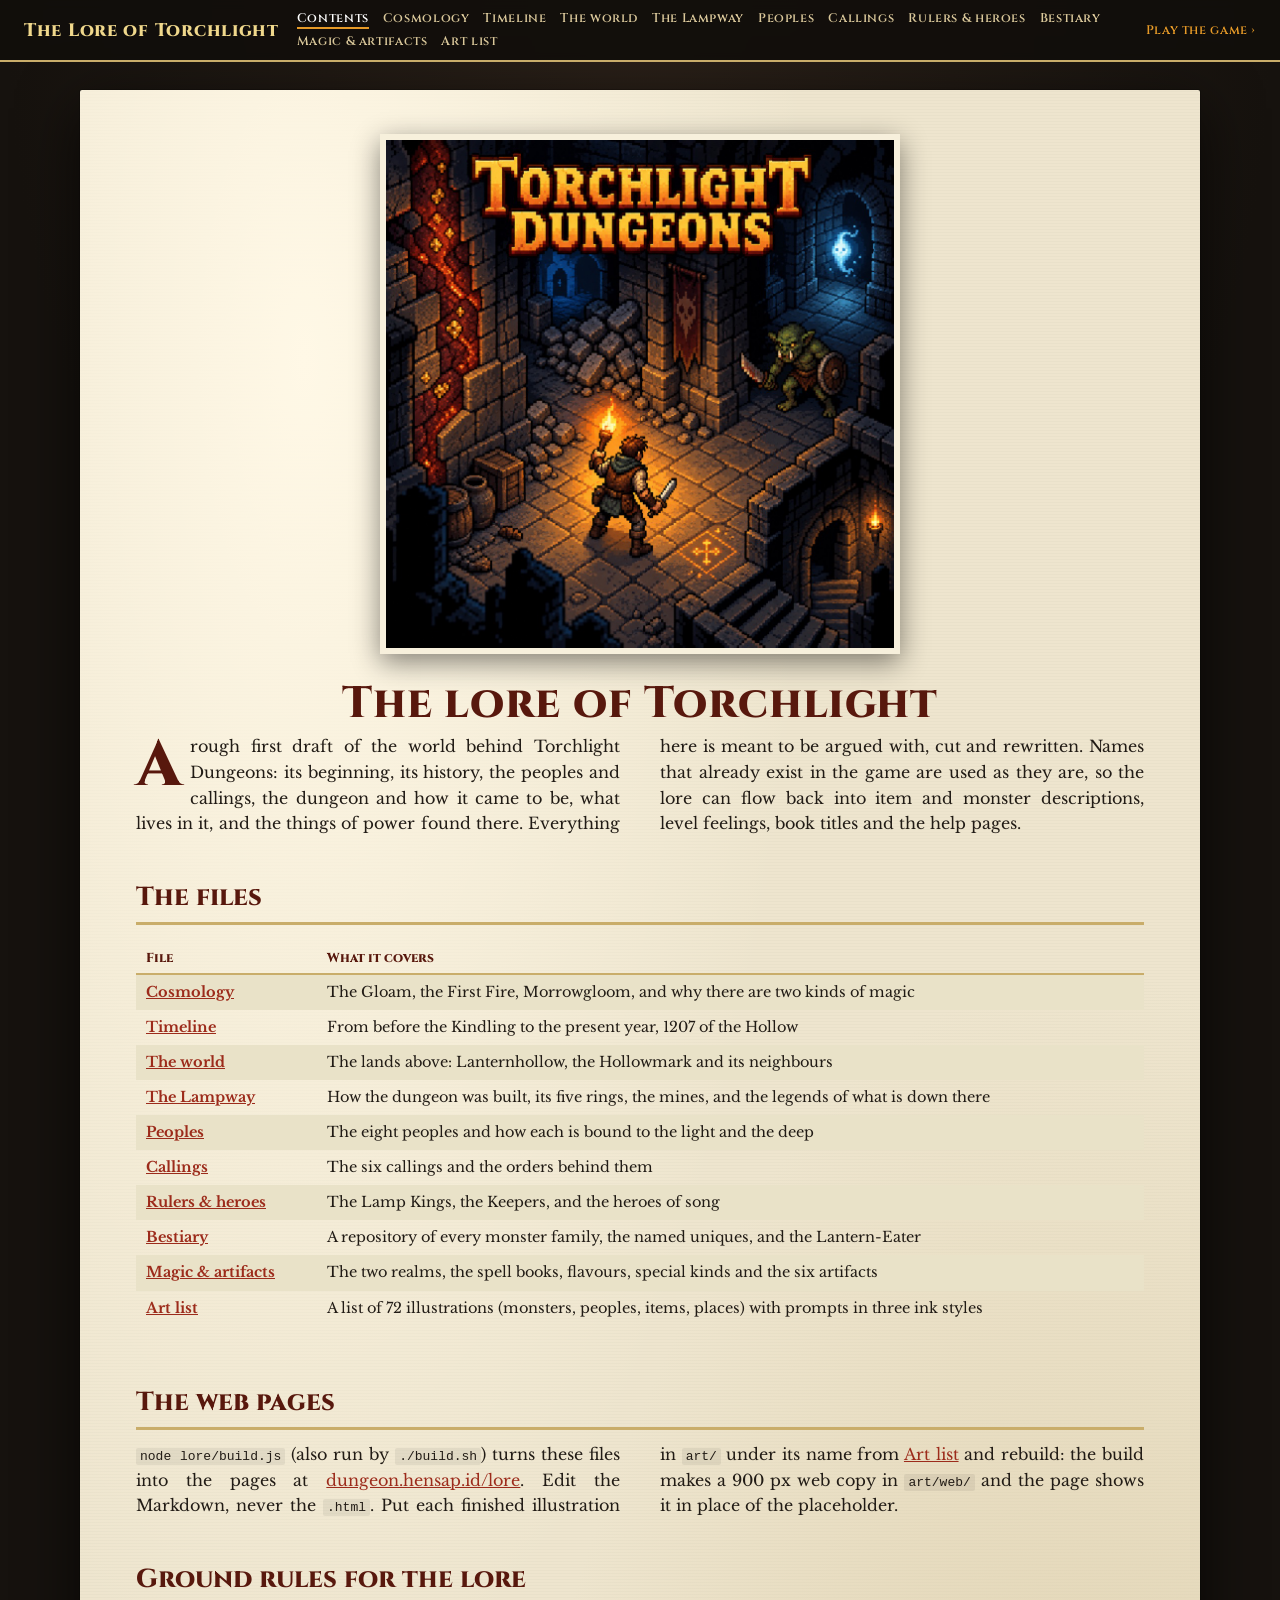
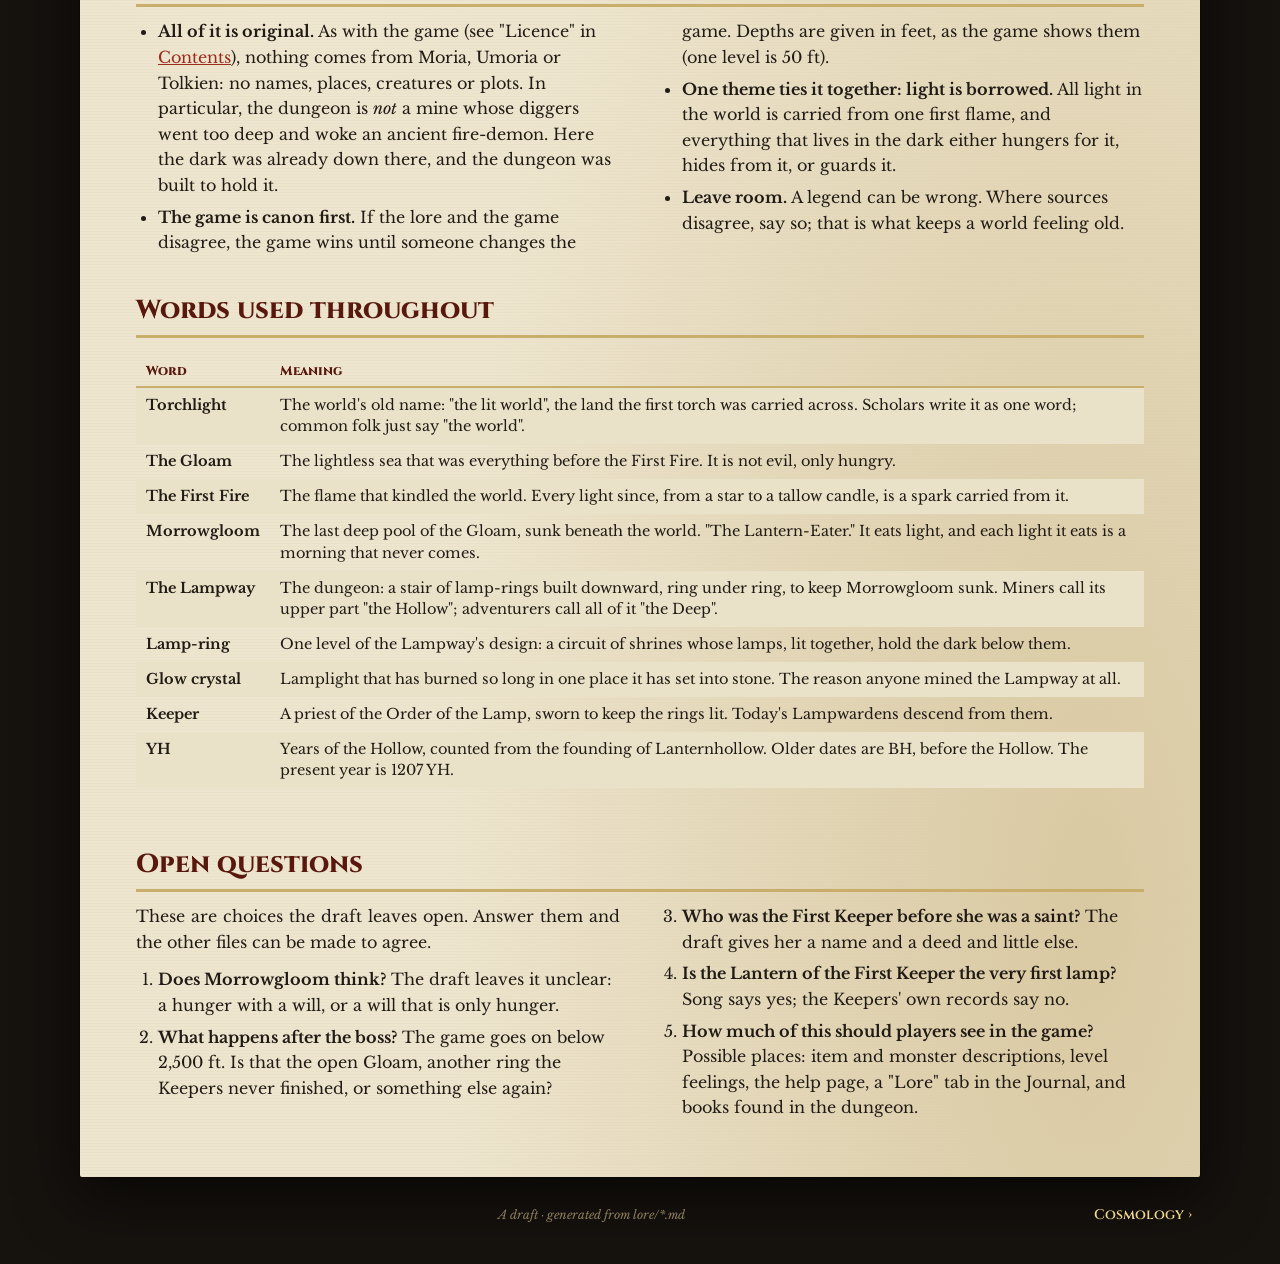
==== lore/index.html @ cc000a34 "Lore web pages in a rulebook style, with illustrations lore/build.js turns lore/*.md into pages (run" ====
<!doctype html>
<html lang="en"><head><meta charset="utf-8"><meta name="viewport" content="width=device-width, initial-scale=1">
<title>The lore of Torchlight · The Lore of Torchlight</title><meta name="color-scheme" content="light">
<meta property="og:image" content="https://dungeon.hensap.id/cartridges/torchlight-dungeons-v2.jpg">
<link rel="icon" href="../favicon.svg"><link rel="preconnect" href="https://fonts.googleapis.com"><link rel="preconnect" href="https://fonts.gstatic.com" crossorigin>
<link href="https://fonts.googleapis.com/css2?family=Cinzel:wght@600;800&family=Libre+Baskerville:ital,wght@0,400;0,700;1,400&display=swap" rel="stylesheet">
<style>/* The Lore of Torchlight: a fantasy rulebook look. Parchment, two columns, red small-caps headings, drop caps,
   tinted tables and notes, stat blocks with copper bars. Built into every page by lore/build.js. */
:root {
  --parchment: #eee5ce; --paper: #f7f0dc; --ink: #211b15; --dim: #5c5043; --red: #58180d; --red-2: #9c2b1b;
  --gold: #c9ad6a; --note: #e0e5c1; --row: #e9e2c8; --stat: #fdf1dc; --copper: #e69a28; --night: #16120e;
}
* { box-sizing: border-box; }
html { color-scheme: light; }
body {
  margin: 0; color: var(--ink); font: 16px/1.6 "Libre Baskerville", Georgia, "Times New Roman", serif;
  background: var(--night) radial-gradient(ellipse at top, #2a2018 0, var(--night) 70%) fixed;
}
a { color: var(--red-2); }
header {
  position: sticky; top: 0; z-index: 5; display: flex; align-items: center; gap: 18px; flex-wrap: wrap;
  padding: 10px 24px; background: #120e0bee; border-bottom: 2px solid var(--gold); backdrop-filter: blur(4px);
}
header .brand { font: 800 18px "Cinzel", serif; color: #f0d88c; text-decoration: none; letter-spacing: .04em; }
header nav { display: flex; flex-wrap: wrap; gap: 4px 14px; flex: 1; }
header nav a, header .play { font: 600 12.5px "Cinzel", serif; color: #d9c79a; text-decoration: none; letter-spacing: .05em; }
header nav a[aria-current] { color: #fff; border-bottom: 2px solid var(--copper); }
header .play { color: var(--copper); }

/* the page itself */
main {
  max-width: 1120px; margin: 28px auto; padding: 44px 56px 56px; background-color: var(--parchment);
  background-image: radial-gradient(ellipse at 20% 10%, #fff8e6 0, #fff8e600 40%), radial-gradient(ellipse at 90% 90%, #d9c9a2 0, #d9c9a200 45%),
    repeating-linear-gradient(0deg, #00000005 0 1px, transparent 1px 3px);
  box-shadow: 0 0 0 1px #00000033, 0 18px 60px #000000aa; border-radius: 2px;
}
.flow { columns: 2 300px; column-gap: 40px; }
h1, h2, h3, h4 { font-family: "Cinzel", serif; color: var(--red); font-weight: 800; break-after: avoid; }
h1 { column-span: all; font-size: 44px; line-height: 1.1; margin: 0 0 6px; letter-spacing: .02em; text-align: center; }
h2 { column-span: all; font-size: 26px; margin: 34px 0 12px; padding-bottom: 4px; border-bottom: 3px solid var(--gold); }
h3 { font-size: 19px; margin: 22px 0 6px; border-bottom: 1px solid var(--gold); }
p { margin: 0 0 12px; text-align: justify; hyphens: auto; }
p.intro { column-span: all; text-align: center; font-style: italic; color: var(--dim); max-width: 760px; margin: 6px auto 22px; }
p.first::first-letter {
  float: left; font: 800 64px/0.82 "Cinzel", serif; color: var(--red); padding: 6px 8px 0 0;
}
ul, ol { margin: 0 0 12px; padding-left: 22px; } li { margin: 0 0 6px; }
code { font: 13px ui-monospace, Menlo, monospace; background: #00000010; padding: 1px 4px; border-radius: 2px; }
hr.rule { column-span: all; border: 0; height: 3px; margin: 26px 0; background: linear-gradient(90deg, transparent, var(--red-2), transparent); }

/* tables: full width, tinted rows */
table { column-span: all; width: 100%; border-collapse: collapse; margin: 6px 0 22px; font-size: 14.5px; line-height: 1.45; }
th { font: 800 13px "Cinzel", serif; color: var(--red); text-align: left; padding: 6px 10px; border-bottom: 2px solid var(--gold); }
td { padding: 7px 10px; vertical-align: top; }
tbody tr:nth-child(odd) { background: var(--row); }
td:first-child { font-weight: 700; white-space: nowrap; }
.\31 0-illustrations td:first-child, .\30 8-bestiary td:nth-child(2) { white-space: normal; }

/* notes: the green boxes of a rulebook */
blockquote {
  break-inside: avoid; margin: 8px 0 18px; padding: 14px 18px; background: var(--note); font-size: 14.5px;
  border-top: 3px solid var(--ink); border-bottom: 3px solid var(--ink); box-shadow: 0 2px 8px #0002;
}

/* illustrations: a drawn picture, or a placeholder frame until it exists */
figure { margin: 6px 0 18px; break-inside: avoid; }
figure.cover { column-span: all; margin: 0 auto 26px; max-width: 520px; }
figure.cover img { width: 100%; display: block; box-shadow: 0 8px 26px #0007; border: 6px solid var(--paper); }
.plates { break-inside: avoid; }
.plates.nmany { column-span: all; display: grid; grid-template-columns: repeat(auto-fill, minmax(150px, 1fr)); gap: 14px; margin: 8px 0 20px; }
.plates.nmany figure { margin: 0; }
figure.art.wide { column-span: all; }
.art img, .art .slot { width: 100%; aspect-ratio: var(--ratio); display: block; object-fit: cover; }
.art img { border: 1px solid #0006; box-shadow: 0 4px 14px #0004; }
.art.style-A img, .art.style-B img { filter: sepia(.08) contrast(1.02); mix-blend-mode: multiply; }
.art .slot {
  display: flex; flex-direction: column; justify-content: center; gap: 8px; padding: 18px; text-align: center; color: var(--dim);
  border: 2px dashed #8a7458; outline: 1px solid #8a745855; outline-offset: -8px; font-size: 13px; line-height: 1.45;
  background: repeating-linear-gradient(45deg, #00000008 0 2px, transparent 2px 7px), repeating-linear-gradient(-45deg, #00000006 0 2px, transparent 2px 7px), var(--paper);
}
.art .slot b { font: 800 14px "Cinzel", serif; color: var(--red); letter-spacing: .06em; }
.art .slot small { font: 11px ui-monospace, Menlo, monospace; color: #8a7458; }
.plates.nmany .slot { font-size: 11.5px; padding: 12px; }
.plates.nmany .slot span { display: -webkit-box; -webkit-line-clamp: 6; -webkit-box-orient: vertical; overflow: hidden; }

/* stat blocks for the named monsters */
aside.stat {
  break-inside: avoid; margin: 6px 0 16px; padding: 10px 14px 8px; background: var(--stat); font: 14px/1.45 "Libre Baskerville", serif;
  border-top: 5px solid var(--copper); border-bottom: 5px solid var(--copper); box-shadow: 0 0 0 1px #0002, 0 3px 10px #0003;
}
aside.stat h4 { margin: 0; font-size: 18px; color: var(--red); }
aside.stat > i { display: block; color: var(--dim); font-size: 13px; margin-bottom: 4px; }
aside.stat hr { border: 0; height: 3px; margin: 6px 0; background: linear-gradient(90deg, var(--red-2), var(--red-2) 60%, transparent); }
aside.stat p { margin: 0 0 3px; text-align: left; color: var(--red); }
aside.stat p b { color: var(--red); } aside.stat p { color: #3a2a1c; } aside.stat p b { margin-right: 4px; }

footer {
  max-width: 1120px; margin: 0 auto 40px; padding: 0 8px; display: flex; justify-content: space-between; align-items: center; gap: 12px;
  font: 600 14px "Cinzel", serif;
}
footer a { color: #f0d88c; text-decoration: none; } footer .draft { color: #8d7c5c; font: italic 12px "Libre Baskerville", serif; }

@media (max-width: 760px){
  header { position: static; padding: 8px 16px; gap: 8px; } header nav { order: 3; flex-basis: 100%; }
  main { margin: 0; padding: 26px 16px 36px; columns: 1; border-radius: 0; }
  h1 { font-size: 32px; } h2 { font-size: 22px; }
  table { display: block; overflow-x: auto; font-size: 13.5px; } td:first-child { white-space: normal; }
  p { text-align: left; } footer { padding: 0 16px; }
}
@media print {
  body { background: none; } header, footer { display: none; } main { box-shadow: none; margin: 0; max-width: none; }
}
</style></head>
<body><header><a class="brand" href="index.html">The Lore of Torchlight</a><nav><a href="index.html" aria-current="page">Contents</a><a href="01-cosmology.html">Cosmology</a><a href="02-timeline.html">Timeline</a><a href="03-world.html">The world</a><a href="04-the-lampway.html">The Lampway</a><a href="05-peoples.html">Peoples</a><a href="06-callings.html">Callings</a><a href="07-rulers-and-heroes.html">Rulers & heroes</a><a href="08-bestiary.html">Bestiary</a><a href="09-magic-and-artifacts.html">Magic & artifacts</a><a href="10-illustrations.html">Art list</a></nav><a class="play" href="../">Play the game ›</a></header>
<main class="index"><figure class="cover"><img src="../cartridges/torchlight-dungeons-v2.jpg" alt="An adventurer with a torch in a dungeon, a goblin at the edge of the light"></figure><h1>The lore of Torchlight</h1>
<div class="flow">
<p class="first">A rough first draft of the world behind Torchlight Dungeons: its beginning, its history, the peoples and callings, the dungeon and how it came to be, what lives in it, and the things of power found there. Everything here is meant to be argued with, cut and rewritten. Names that already exist in the game are used as they are, so the lore can flow back into item and monster descriptions, level feelings, book titles and the help pages.</p>
</div>
<h2>The files</h2>
<div class="flow">
<table><thead><tr><th>File</th><th>What it covers</th></tr></thead><tbody><tr><td><a href="01-cosmology.html">Cosmology</a></td><td>The Gloam, the First Fire, Morrowgloom, and why there are two kinds of magic</td></tr><tr><td><a href="02-timeline.html">Timeline</a></td><td>From before the Kindling to the present year, 1207 of the Hollow</td></tr><tr><td><a href="03-world.html">The world</a></td><td>The lands above: Lanternhollow, the Hollowmark and its neighbours</td></tr><tr><td><a href="04-the-lampway.html">The Lampway</a></td><td>How the dungeon was built, its five rings, the mines, and the legends of what is down there</td></tr><tr><td><a href="05-peoples.html">Peoples</a></td><td>The eight peoples and how each is bound to the light and the deep</td></tr><tr><td><a href="06-callings.html">Callings</a></td><td>The six callings and the orders behind them</td></tr><tr><td><a href="07-rulers-and-heroes.html">Rulers & heroes</a></td><td>The Lamp Kings, the Keepers, and the heroes of song</td></tr><tr><td><a href="08-bestiary.html">Bestiary</a></td><td>A repository of every monster family, the named uniques, and the Lantern-Eater</td></tr><tr><td><a href="09-magic-and-artifacts.html">Magic & artifacts</a></td><td>The two realms, the spell books, flavours, special kinds and the six artifacts</td></tr><tr><td><a href="10-illustrations.html">Art list</a></td><td>A list of 72 illustrations (monsters, peoples, items, places) with prompts in three ink styles</td></tr></tbody></table>
</div>
<h2>The web pages</h2>
<div class="flow">
<p><code>node lore/build.js</code> (also run by <code>./build.sh</code>) turns these files into the pages at <a href="https://dungeon.hensap.id/lore/">dungeon.hensap.id/lore</a>. Edit the Markdown, never the <code>.html</code>. Put each finished illustration in <code>art/</code> under its name from <a href="10-illustrations.html">Art list</a> and rebuild: the build makes a 900 px web copy in <code>art/web/</code> and the page shows it in place of the placeholder.</p>
</div>
<h2>Ground rules for the lore</h2>
<div class="flow">
<ul><li><b>All of it is original.</b> As with the game (see &quot;Licence&quot; in <a href="https://github.com/hendrasaputra/torchlight_dungeon/blob/main/TORCHLIGHT_PLAN.md">Contents</a>), nothing comes from Moria, Umoria or Tolkien: no names, places, creatures or plots. In particular, the dungeon is <i>not</i> a mine whose diggers went too deep and woke an ancient fire-demon. Here the dark was already down there, and the dungeon was built to hold it.</li><li><b>The game is canon first.</b> If the lore and the game disagree, the game wins until someone changes the game. Depths are given in feet, as the game shows them (one level is 50 ft).</li><li><b>One theme ties it together: light is borrowed.</b> All light in the world is carried from one first flame, and everything that lives in the dark either hungers for it, hides from it, or guards it.</li><li><b>Leave room.</b> A legend can be wrong. Where sources disagree, say so; that is what keeps a world feeling old.</li></ul>
</div>
<h2>Words used throughout</h2>
<div class="flow">
<table><thead><tr><th>Word</th><th>Meaning</th></tr></thead><tbody><tr><td><b>Torchlight</b></td><td>The world's old name: &quot;the lit world&quot;, the land the first torch was carried across. Scholars write it as one word; common folk just say &quot;the world&quot;.</td></tr><tr><td><b>The Gloam</b></td><td>The lightless sea that was everything before the First Fire. It is not evil, only hungry.</td></tr><tr><td><b>The First Fire</b></td><td>The flame that kindled the world. Every light since, from a star to a tallow candle, is a spark carried from it.</td></tr><tr><td><b>Morrowgloom</b></td><td>The last deep pool of the Gloam, sunk beneath the world. &quot;The Lantern-Eater.&quot; It eats light, and each light it eats is a morning that never comes.</td></tr><tr><td><b>The Lampway</b></td><td>The dungeon: a stair of lamp-rings built downward, ring under ring, to keep Morrowgloom sunk. Miners call its upper part &quot;the Hollow&quot;; adventurers call all of it &quot;the Deep&quot;.</td></tr><tr><td><b>Lamp-ring</b></td><td>One level of the Lampway's design: a circuit of shrines whose lamps, lit together, hold the dark below them.</td></tr><tr><td><b>Glow crystal</b></td><td>Lamplight that has burned so long in one place it has set into stone. The reason anyone mined the Lampway at all.</td></tr><tr><td><b>Keeper</b></td><td>A priest of the Order of the Lamp, sworn to keep the rings lit. Today's Lampwardens descend from them.</td></tr><tr><td><b>YH</b></td><td>Years of the Hollow, counted from the founding of Lanternhollow. Older dates are BH, before the Hollow. The present year is 1207 YH.</td></tr></tbody></table>
</div>
<h2>Open questions</h2>
<div class="flow">
<p>These are choices the draft leaves open. Answer them and the other files can be made to agree.</p>
<ol><li><b>Does Morrowgloom think?</b> The draft leaves it unclear: a hunger with a will, or a will that is only hunger.</li><li><b>What happens after the boss?</b> The game goes on below 2,500 ft. Is that the open Gloam, another ring the Keepers never finished, or something else again?</li><li><b>Who was the First Keeper before she was a saint?</b> The draft gives her a name and a deed and little else.</li><li><b>Is the Lantern of the First Keeper the very first lamp?</b> Song says yes; the Keepers' own records say no.</li><li><b>How much of this should players see in the game?</b> Possible places: item and monster descriptions, level feelings, the help page, a &quot;Lore&quot; tab in the Journal, and books found in the dungeon.</li></ol>
</div></main>
<footer><span></span><span class="draft">A draft · generated from lore/*.md</span><a href="01-cosmology.html">Cosmology ›</a></footer></body></html>
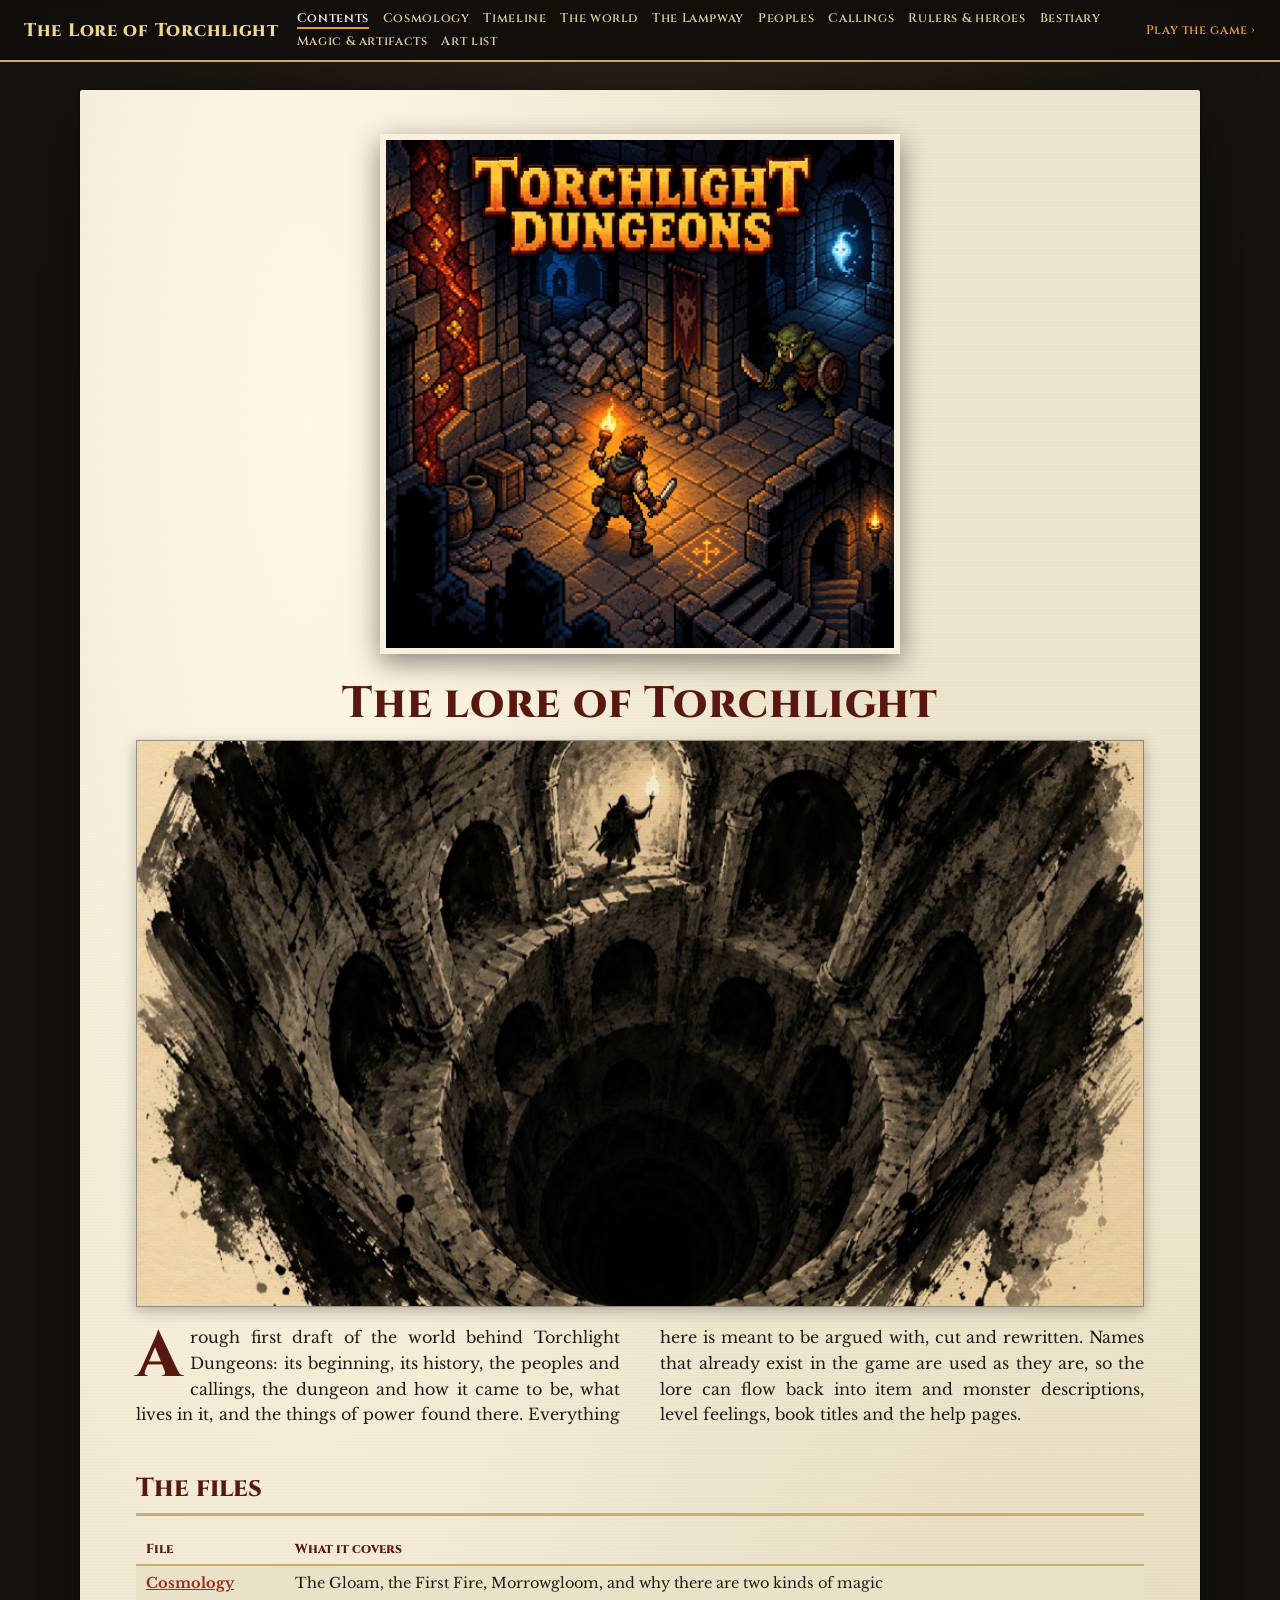
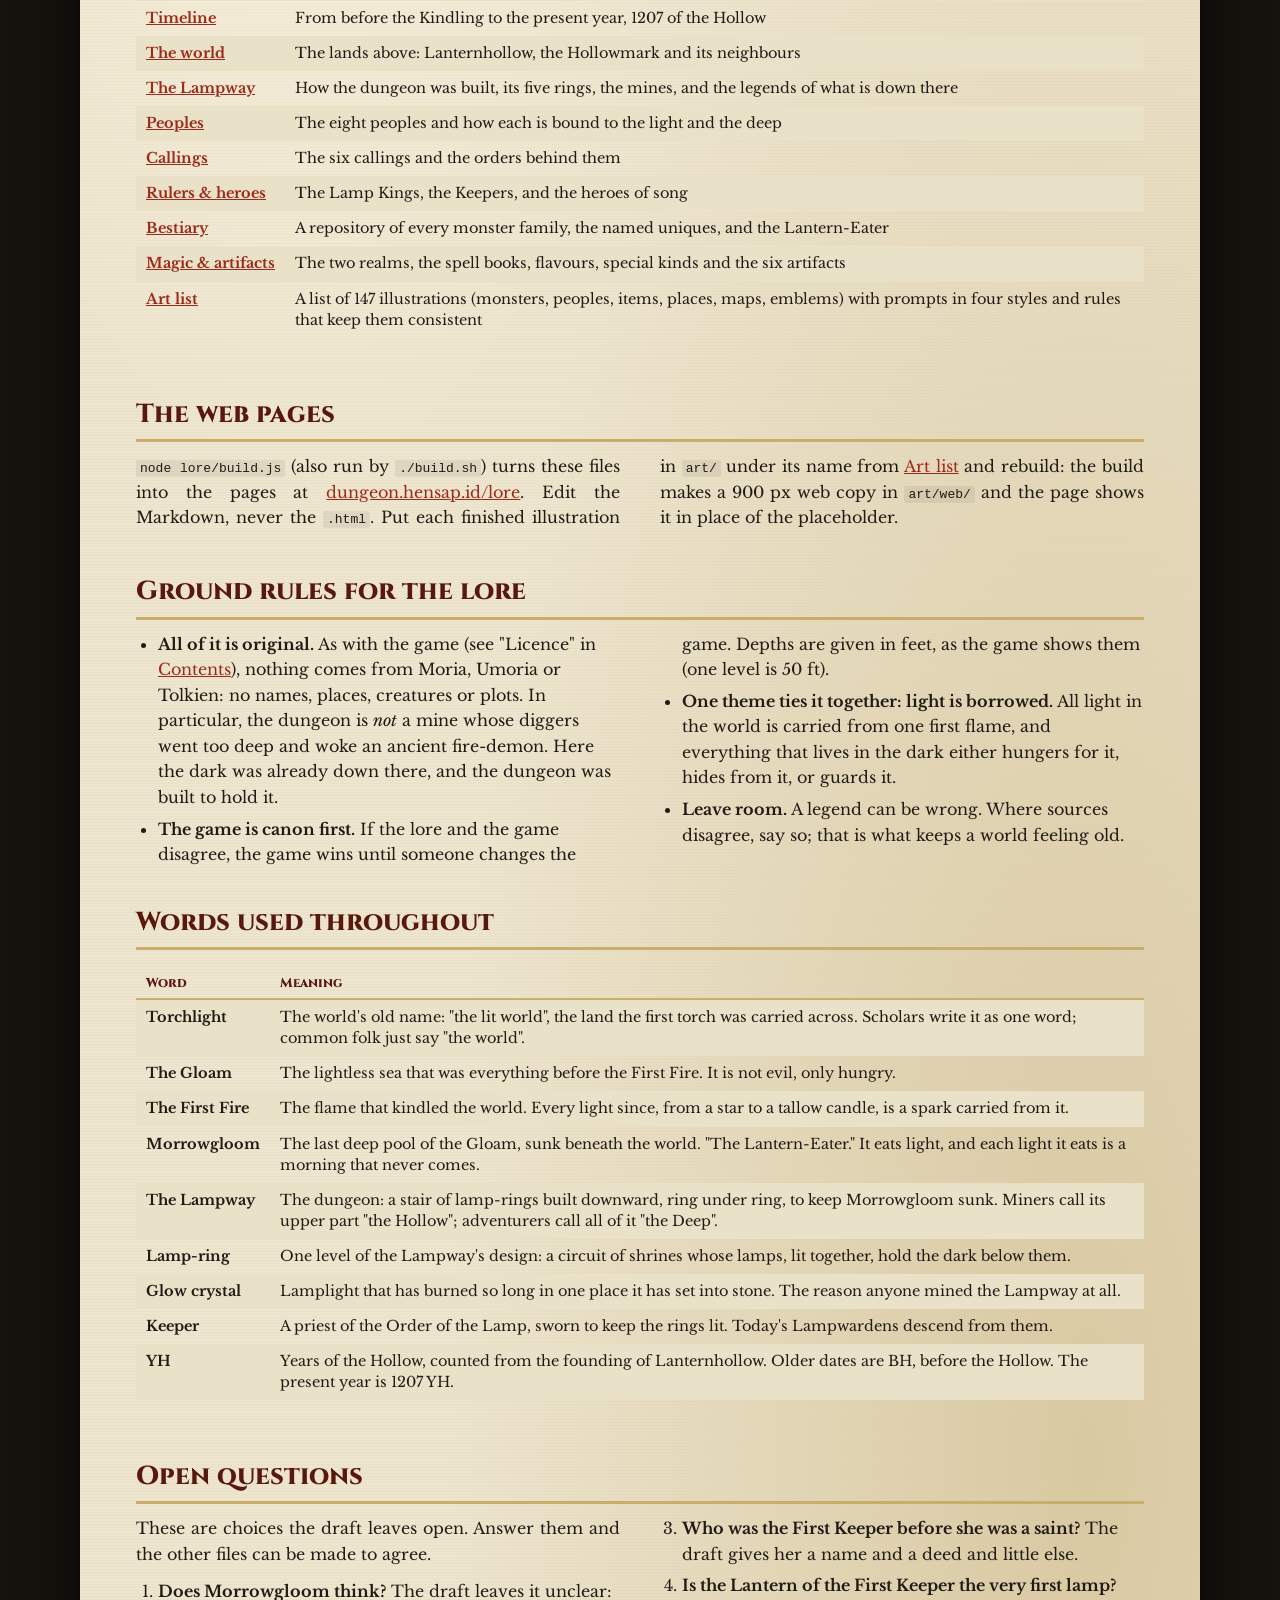
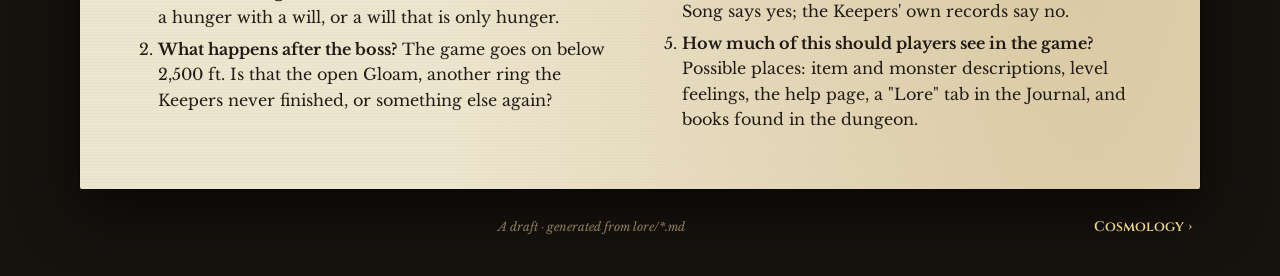
==== commit 75913d75: "Lore: 147 illustrations planned, 50 drawn The illustration list gains rules for a consistent set (fi" ====
--- a/lore/index.html
+++ b/lore/index.html
@@ -68,7 +68,7 @@
 figure.cover img { width: 100%; display: block; box-shadow: 0 8px 26px #0007; border: 6px solid var(--paper); }
 .plates { break-inside: avoid; }
 .plates.nmany { column-span: all; display: grid; grid-template-columns: repeat(auto-fill, minmax(150px, 1fr)); gap: 14px; margin: 8px 0 20px; }
-.plates.nmany figure { margin: 0; }
+.plates.nmany figure { margin: 0; } .plates.nmany figure.wide { grid-column: 1 / -1; } .plates.nmany { align-items: start; }
 figure.art.wide { column-span: all; }
 .art img, .art .slot { width: 100%; aspect-ratio: var(--ratio); display: block; object-fit: cover; }
 .art img { border: 1px solid #0006; box-shadow: 0 4px 14px #0004; }
@@ -114,11 +114,12 @@
 <body><header><a class="brand" href="index.html">The Lore of Torchlight</a><nav><a href="index.html" aria-current="page">Contents</a><a href="01-cosmology.html">Cosmology</a><a href="02-timeline.html">Timeline</a><a href="03-world.html">The world</a><a href="04-the-lampway.html">The Lampway</a><a href="05-peoples.html">Peoples</a><a href="06-callings.html">Callings</a><a href="07-rulers-and-heroes.html">Rulers & heroes</a><a href="08-bestiary.html">Bestiary</a><a href="09-magic-and-artifacts.html">Magic & artifacts</a><a href="10-illustrations.html">Art list</a></nav><a class="play" href="../">Play the game ›</a></header>
 <main class="index"><figure class="cover"><img src="../cartridges/torchlight-dungeons-v2.jpg" alt="An adventurer with a torch in a dungeon, a goblin at the edge of the light"></figure><h1>The lore of Torchlight</h1>
 <div class="flow">
+<div class="plates n1"><figure class="art wide style-B" style="--ratio:16/9"><img src="art/web/opener-contents.jpg" alt="A lone delver with a torch at the top of a long stair going down into the dark, the whole Lampway opening below like a well." loading="lazy"></figure></div>
 <p class="first">A rough first draft of the world behind Torchlight Dungeons: its beginning, its history, the peoples and callings, the dungeon and how it came to be, what lives in it, and the things of power found there. Everything here is meant to be argued with, cut and rewritten. Names that already exist in the game are used as they are, so the lore can flow back into item and monster descriptions, level feelings, book titles and the help pages.</p>
 </div>
 <h2>The files</h2>
 <div class="flow">
-<table><thead><tr><th>File</th><th>What it covers</th></tr></thead><tbody><tr><td><a href="01-cosmology.html">Cosmology</a></td><td>The Gloam, the First Fire, Morrowgloom, and why there are two kinds of magic</td></tr><tr><td><a href="02-timeline.html">Timeline</a></td><td>From before the Kindling to the present year, 1207 of the Hollow</td></tr><tr><td><a href="03-world.html">The world</a></td><td>The lands above: Lanternhollow, the Hollowmark and its neighbours</td></tr><tr><td><a href="04-the-lampway.html">The Lampway</a></td><td>How the dungeon was built, its five rings, the mines, and the legends of what is down there</td></tr><tr><td><a href="05-peoples.html">Peoples</a></td><td>The eight peoples and how each is bound to the light and the deep</td></tr><tr><td><a href="06-callings.html">Callings</a></td><td>The six callings and the orders behind them</td></tr><tr><td><a href="07-rulers-and-heroes.html">Rulers & heroes</a></td><td>The Lamp Kings, the Keepers, and the heroes of song</td></tr><tr><td><a href="08-bestiary.html">Bestiary</a></td><td>A repository of every monster family, the named uniques, and the Lantern-Eater</td></tr><tr><td><a href="09-magic-and-artifacts.html">Magic & artifacts</a></td><td>The two realms, the spell books, flavours, special kinds and the six artifacts</td></tr><tr><td><a href="10-illustrations.html">Art list</a></td><td>A list of 72 illustrations (monsters, peoples, items, places) with prompts in three ink styles</td></tr></tbody></table>
+<table><thead><tr><th>File</th><th>What it covers</th></tr></thead><tbody><tr><td><a href="01-cosmology.html">Cosmology</a></td><td>The Gloam, the First Fire, Morrowgloom, and why there are two kinds of magic</td></tr><tr><td><a href="02-timeline.html">Timeline</a></td><td>From before the Kindling to the present year, 1207 of the Hollow</td></tr><tr><td><a href="03-world.html">The world</a></td><td>The lands above: Lanternhollow, the Hollowmark and its neighbours</td></tr><tr><td><a href="04-the-lampway.html">The Lampway</a></td><td>How the dungeon was built, its five rings, the mines, and the legends of what is down there</td></tr><tr><td><a href="05-peoples.html">Peoples</a></td><td>The eight peoples and how each is bound to the light and the deep</td></tr><tr><td><a href="06-callings.html">Callings</a></td><td>The six callings and the orders behind them</td></tr><tr><td><a href="07-rulers-and-heroes.html">Rulers & heroes</a></td><td>The Lamp Kings, the Keepers, and the heroes of song</td></tr><tr><td><a href="08-bestiary.html">Bestiary</a></td><td>A repository of every monster family, the named uniques, and the Lantern-Eater</td></tr><tr><td><a href="09-magic-and-artifacts.html">Magic & artifacts</a></td><td>The two realms, the spell books, flavours, special kinds and the six artifacts</td></tr><tr><td><a href="10-illustrations.html">Art list</a></td><td>A list of 147 illustrations (monsters, peoples, items, places, maps, emblems) with prompts in four styles and rules that keep them consistent</td></tr></tbody></table>
 </div>
 <h2>The web pages</h2>
 <div class="flow">
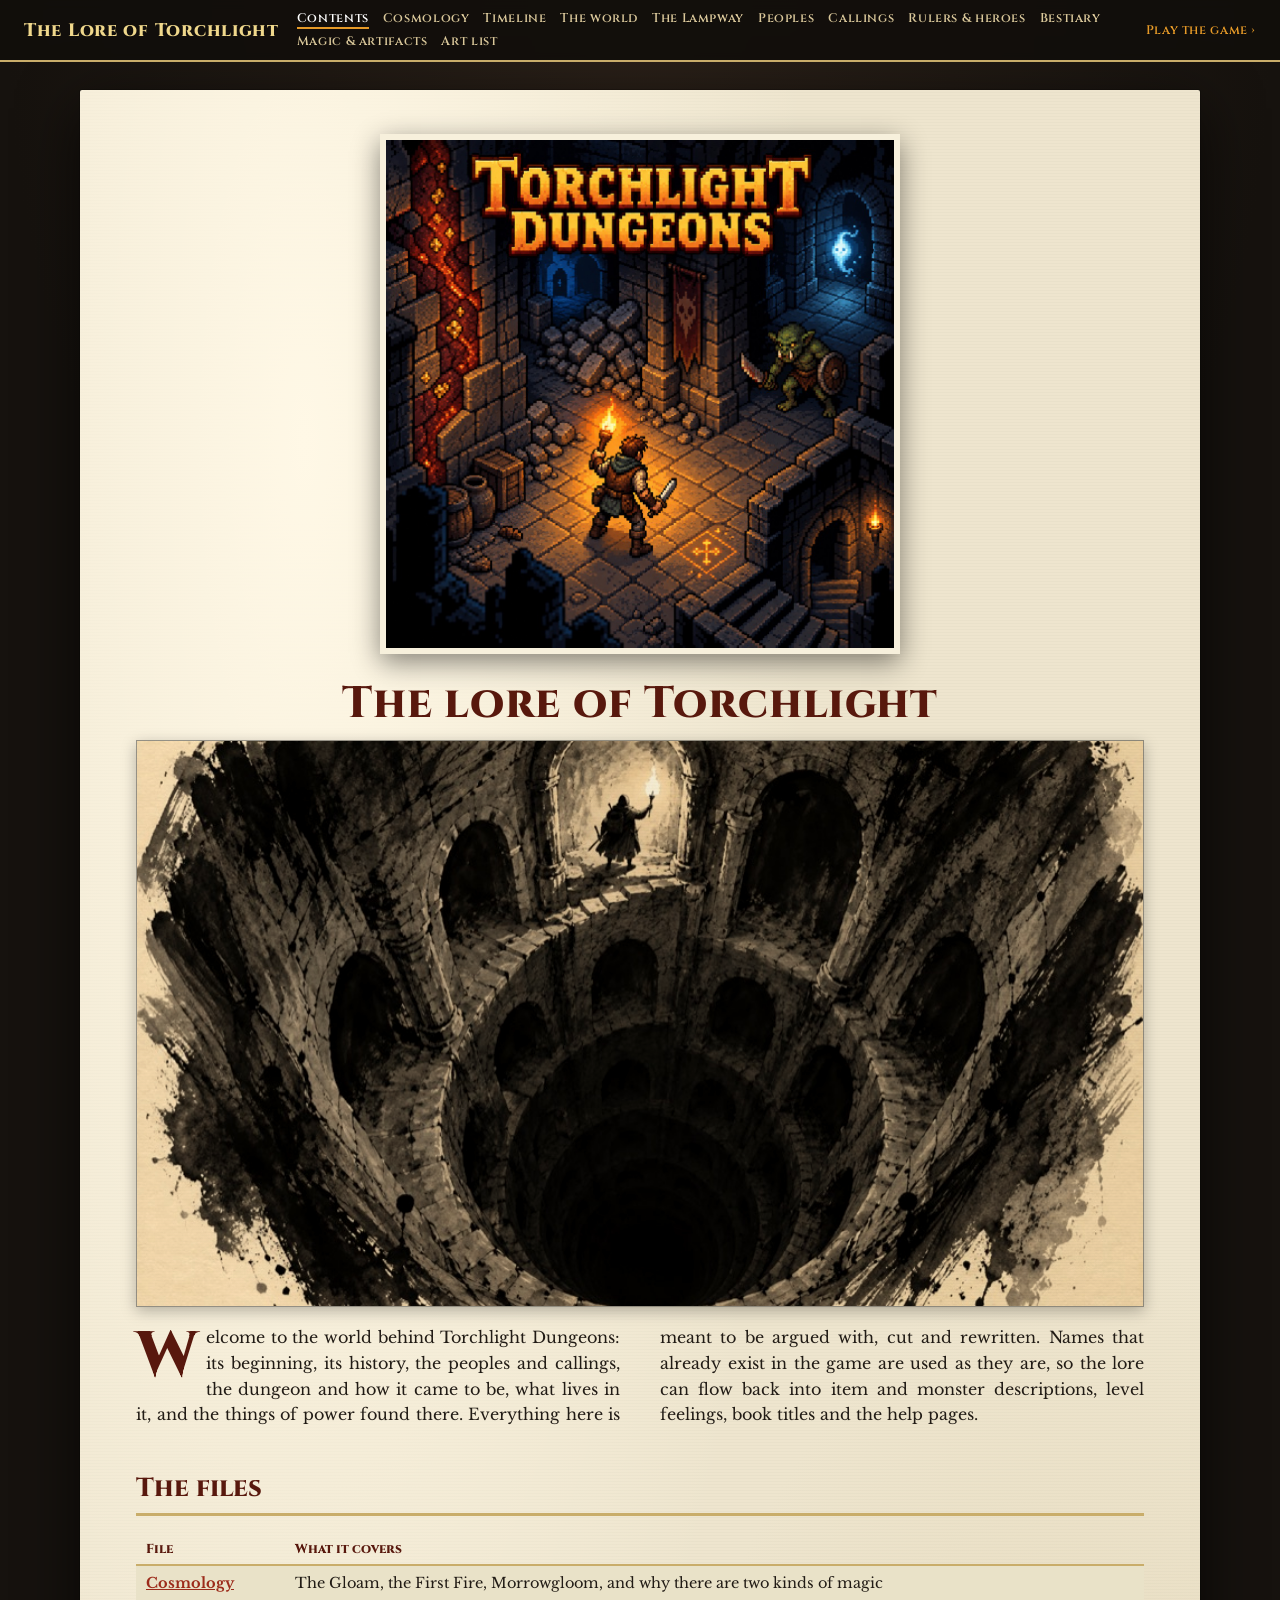
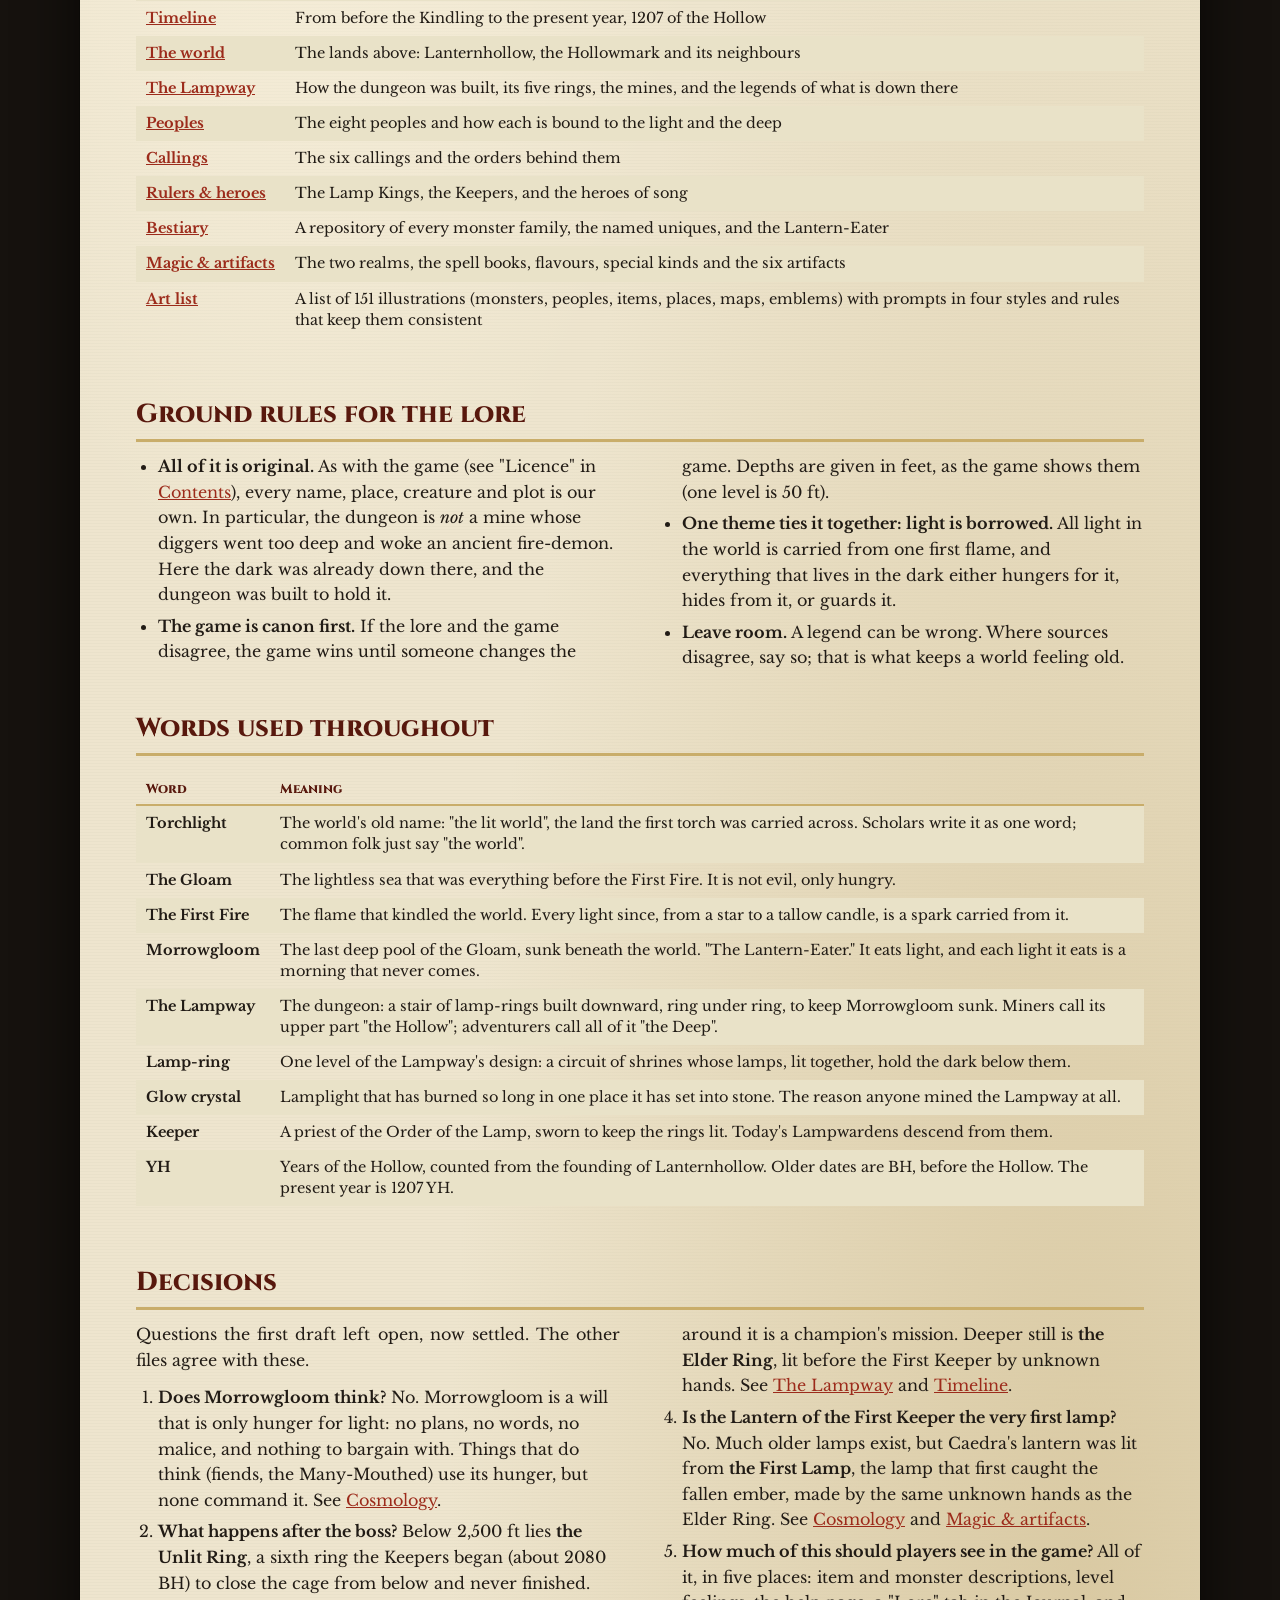
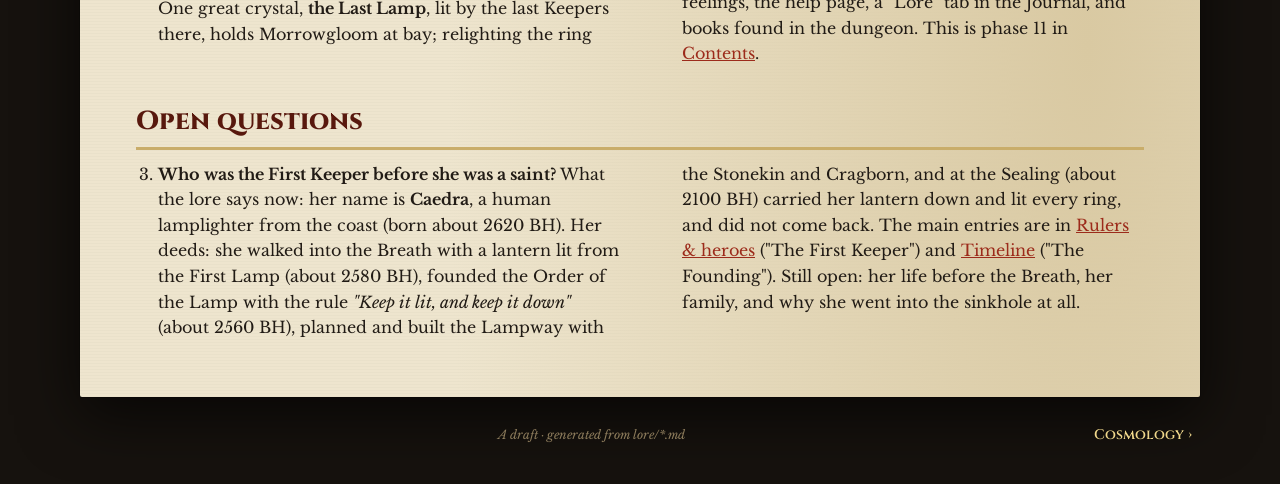
==== commit b0a3cd08: "Lore decisions, phases 11 and 12 planned, 32 new illustrations Answers from the lore README: Morrowg" ====
--- a/lore/index.html
+++ b/lore/index.html
@@ -115,27 +115,27 @@
 <main class="index"><figure class="cover"><img src="../cartridges/torchlight-dungeons-v2.jpg" alt="An adventurer with a torch in a dungeon, a goblin at the edge of the light"></figure><h1>The lore of Torchlight</h1>
 <div class="flow">
 <div class="plates n1"><figure class="art wide style-B" style="--ratio:16/9"><img src="art/web/opener-contents.jpg" alt="A lone delver with a torch at the top of a long stair going down into the dark, the whole Lampway opening below like a well." loading="lazy"></figure></div>
-<p class="first">A rough first draft of the world behind Torchlight Dungeons: its beginning, its history, the peoples and callings, the dungeon and how it came to be, what lives in it, and the things of power found there. Everything here is meant to be argued with, cut and rewritten. Names that already exist in the game are used as they are, so the lore can flow back into item and monster descriptions, level feelings, book titles and the help pages.</p>
+<p class="first">Welcome to the world behind Torchlight Dungeons: its beginning, its history, the peoples and callings, the dungeon and how it came to be, what lives in it, and the things of power found there. Everything here is meant to be argued with, cut and rewritten. Names that already exist in the game are used as they are, so the lore can flow back into item and monster descriptions, level feelings, book titles and the help pages.</p>
 </div>
 <h2>The files</h2>
 <div class="flow">
-<table><thead><tr><th>File</th><th>What it covers</th></tr></thead><tbody><tr><td><a href="01-cosmology.html">Cosmology</a></td><td>The Gloam, the First Fire, Morrowgloom, and why there are two kinds of magic</td></tr><tr><td><a href="02-timeline.html">Timeline</a></td><td>From before the Kindling to the present year, 1207 of the Hollow</td></tr><tr><td><a href="03-world.html">The world</a></td><td>The lands above: Lanternhollow, the Hollowmark and its neighbours</td></tr><tr><td><a href="04-the-lampway.html">The Lampway</a></td><td>How the dungeon was built, its five rings, the mines, and the legends of what is down there</td></tr><tr><td><a href="05-peoples.html">Peoples</a></td><td>The eight peoples and how each is bound to the light and the deep</td></tr><tr><td><a href="06-callings.html">Callings</a></td><td>The six callings and the orders behind them</td></tr><tr><td><a href="07-rulers-and-heroes.html">Rulers & heroes</a></td><td>The Lamp Kings, the Keepers, and the heroes of song</td></tr><tr><td><a href="08-bestiary.html">Bestiary</a></td><td>A repository of every monster family, the named uniques, and the Lantern-Eater</td></tr><tr><td><a href="09-magic-and-artifacts.html">Magic & artifacts</a></td><td>The two realms, the spell books, flavours, special kinds and the six artifacts</td></tr><tr><td><a href="10-illustrations.html">Art list</a></td><td>A list of 147 illustrations (monsters, peoples, items, places, maps, emblems) with prompts in four styles and rules that keep them consistent</td></tr></tbody></table>
-</div>
-<h2>The web pages</h2>
-<div class="flow">
-<p><code>node lore/build.js</code> (also run by <code>./build.sh</code>) turns these files into the pages at <a href="https://dungeon.hensap.id/lore/">dungeon.hensap.id/lore</a>. Edit the Markdown, never the <code>.html</code>. Put each finished illustration in <code>art/</code> under its name from <a href="10-illustrations.html">Art list</a> and rebuild: the build makes a 900 px web copy in <code>art/web/</code> and the page shows it in place of the placeholder.</p>
+<table><thead><tr><th>File</th><th>What it covers</th></tr></thead><tbody><tr><td><a href="01-cosmology.html">Cosmology</a></td><td>The Gloam, the First Fire, Morrowgloom, and why there are two kinds of magic</td></tr><tr><td><a href="02-timeline.html">Timeline</a></td><td>From before the Kindling to the present year, 1207 of the Hollow</td></tr><tr><td><a href="03-world.html">The world</a></td><td>The lands above: Lanternhollow, the Hollowmark and its neighbours</td></tr><tr><td><a href="04-the-lampway.html">The Lampway</a></td><td>How the dungeon was built, its five rings, the mines, and the legends of what is down there</td></tr><tr><td><a href="05-peoples.html">Peoples</a></td><td>The eight peoples and how each is bound to the light and the deep</td></tr><tr><td><a href="06-callings.html">Callings</a></td><td>The six callings and the orders behind them</td></tr><tr><td><a href="07-rulers-and-heroes.html">Rulers & heroes</a></td><td>The Lamp Kings, the Keepers, and the heroes of song</td></tr><tr><td><a href="08-bestiary.html">Bestiary</a></td><td>A repository of every monster family, the named uniques, and the Lantern-Eater</td></tr><tr><td><a href="09-magic-and-artifacts.html">Magic & artifacts</a></td><td>The two realms, the spell books, flavours, special kinds and the six artifacts</td></tr><tr><td><a href="10-illustrations.html">Art list</a></td><td>A list of 151 illustrations (monsters, peoples, items, places, maps, emblems) with prompts in four styles and rules that keep them consistent</td></tr></tbody></table>
 </div>
 <h2>Ground rules for the lore</h2>
 <div class="flow">
-<ul><li><b>All of it is original.</b> As with the game (see &quot;Licence&quot; in <a href="https://github.com/hendrasaputra/torchlight_dungeon/blob/main/TORCHLIGHT_PLAN.md">Contents</a>), nothing comes from Moria, Umoria or Tolkien: no names, places, creatures or plots. In particular, the dungeon is <i>not</i> a mine whose diggers went too deep and woke an ancient fire-demon. Here the dark was already down there, and the dungeon was built to hold it.</li><li><b>The game is canon first.</b> If the lore and the game disagree, the game wins until someone changes the game. Depths are given in feet, as the game shows them (one level is 50 ft).</li><li><b>One theme ties it together: light is borrowed.</b> All light in the world is carried from one first flame, and everything that lives in the dark either hungers for it, hides from it, or guards it.</li><li><b>Leave room.</b> A legend can be wrong. Where sources disagree, say so; that is what keeps a world feeling old.</li></ul>
+<ul><li><b>All of it is original.</b> As with the game (see &quot;Licence&quot; in <a href="https://github.com/hendrasaputra/torchlight_dungeon/blob/main/TORCHLIGHT_PLAN.md">Contents</a>), every name, place, creature and plot is our own. In particular, the dungeon is <i>not</i> a mine whose diggers went too deep and woke an ancient fire-demon. Here the dark was already down there, and the dungeon was built to hold it.</li><li><b>The game is canon first.</b> If the lore and the game disagree, the game wins until someone changes the game. Depths are given in feet, as the game shows them (one level is 50 ft).</li><li><b>One theme ties it together: light is borrowed.</b> All light in the world is carried from one first flame, and everything that lives in the dark either hungers for it, hides from it, or guards it.</li><li><b>Leave room.</b> A legend can be wrong. Where sources disagree, say so; that is what keeps a world feeling old.</li></ul>
 </div>
 <h2>Words used throughout</h2>
 <div class="flow">
 <table><thead><tr><th>Word</th><th>Meaning</th></tr></thead><tbody><tr><td><b>Torchlight</b></td><td>The world's old name: &quot;the lit world&quot;, the land the first torch was carried across. Scholars write it as one word; common folk just say &quot;the world&quot;.</td></tr><tr><td><b>The Gloam</b></td><td>The lightless sea that was everything before the First Fire. It is not evil, only hungry.</td></tr><tr><td><b>The First Fire</b></td><td>The flame that kindled the world. Every light since, from a star to a tallow candle, is a spark carried from it.</td></tr><tr><td><b>Morrowgloom</b></td><td>The last deep pool of the Gloam, sunk beneath the world. &quot;The Lantern-Eater.&quot; It eats light, and each light it eats is a morning that never comes.</td></tr><tr><td><b>The Lampway</b></td><td>The dungeon: a stair of lamp-rings built downward, ring under ring, to keep Morrowgloom sunk. Miners call its upper part &quot;the Hollow&quot;; adventurers call all of it &quot;the Deep&quot;.</td></tr><tr><td><b>Lamp-ring</b></td><td>One level of the Lampway's design: a circuit of shrines whose lamps, lit together, hold the dark below them.</td></tr><tr><td><b>Glow crystal</b></td><td>Lamplight that has burned so long in one place it has set into stone. The reason anyone mined the Lampway at all.</td></tr><tr><td><b>Keeper</b></td><td>A priest of the Order of the Lamp, sworn to keep the rings lit. Today's Lampwardens descend from them.</td></tr><tr><td><b>YH</b></td><td>Years of the Hollow, counted from the founding of Lanternhollow. Older dates are BH, before the Hollow. The present year is 1207 YH.</td></tr></tbody></table>
 </div>
+<h2>Decisions</h2>
+<div class="flow">
+<p>Questions the first draft left open, now settled. The other files agree with these.</p>
+<ol><li value="1"><b>Does Morrowgloom think?</b> No. Morrowgloom is a will that is only hunger for light: no plans, no words, no malice, and nothing to bargain with. Things that do think (fiends, the Many-Mouthed) use its hunger, but none command it. See <a href="01-cosmology.html">Cosmology</a>.</li><li value="2"><b>What happens after the boss?</b> Below 2,500 ft lies <b>the Unlit Ring</b>, a sixth ring the Keepers began (about 2080 BH) to close the cage from below and never finished. One great crystal, <b>the Last Lamp</b>, lit by the last Keepers there, holds Morrowgloom at bay; relighting the ring around it is a champion's mission. Deeper still is <b>the Elder Ring</b>, lit before the First Keeper by unknown hands. See <a href="04-the-lampway.html">The Lampway</a> and <a href="02-timeline.html">Timeline</a>.</li><li value="4"><b>Is the Lantern of the First Keeper the very first lamp?</b> No. Much older lamps exist, but Caedra's lantern was lit from <b>the First Lamp</b>, the lamp that first caught the fallen ember, made by the same unknown hands as the Elder Ring. See <a href="01-cosmology.html">Cosmology</a> and <a href="09-magic-and-artifacts.html">Magic & artifacts</a>.</li><li value="5"><b>How much of this should players see in the game?</b> All of it, in five places: item and monster descriptions, level feelings, the help page, a &quot;Lore&quot; tab in the Journal, and books found in the dungeon. This is phase 11 in <a href="https://github.com/hendrasaputra/torchlight_dungeon/blob/main/TORCHLIGHT_PLAN.md">Contents</a>.</li></ol>
+</div>
 <h2>Open questions</h2>
 <div class="flow">
-<p>These are choices the draft leaves open. Answer them and the other files can be made to agree.</p>
-<ol><li><b>Does Morrowgloom think?</b> The draft leaves it unclear: a hunger with a will, or a will that is only hunger.</li><li><b>What happens after the boss?</b> The game goes on below 2,500 ft. Is that the open Gloam, another ring the Keepers never finished, or something else again?</li><li><b>Who was the First Keeper before she was a saint?</b> The draft gives her a name and a deed and little else.</li><li><b>Is the Lantern of the First Keeper the very first lamp?</b> Song says yes; the Keepers' own records say no.</li><li><b>How much of this should players see in the game?</b> Possible places: item and monster descriptions, level feelings, the help page, a &quot;Lore&quot; tab in the Journal, and books found in the dungeon.</li></ol>
+<ol><li value="3"><b>Who was the First Keeper before she was a saint?</b> What the lore says now: her name is <b>Caedra</b>, a human lamplighter from the coast (born about 2620 BH). Her deeds: she walked into the Breath with a lantern lit from the First Lamp (about 2580 BH), founded the Order of the Lamp with the rule <i>&quot;Keep it lit, and keep it down&quot;</i> (about 2560 BH), planned and built the Lampway with the Stonekin and Cragborn, and at the Sealing (about 2100 BH) carried her lantern down and lit every ring, and did not come back. The main entries are in <a href="07-rulers-and-heroes.html">Rulers & heroes</a> (&quot;The First Keeper&quot;) and <a href="02-timeline.html">Timeline</a> (&quot;The Founding&quot;). Still open: her life before the Breath, her family, and why she went into the sinkhole at all.</li></ol>
 </div></main>
 <footer><span></span><span class="draft">A draft · generated from lore/*.md</span><a href="01-cosmology.html">Cosmology ›</a></footer></body></html>
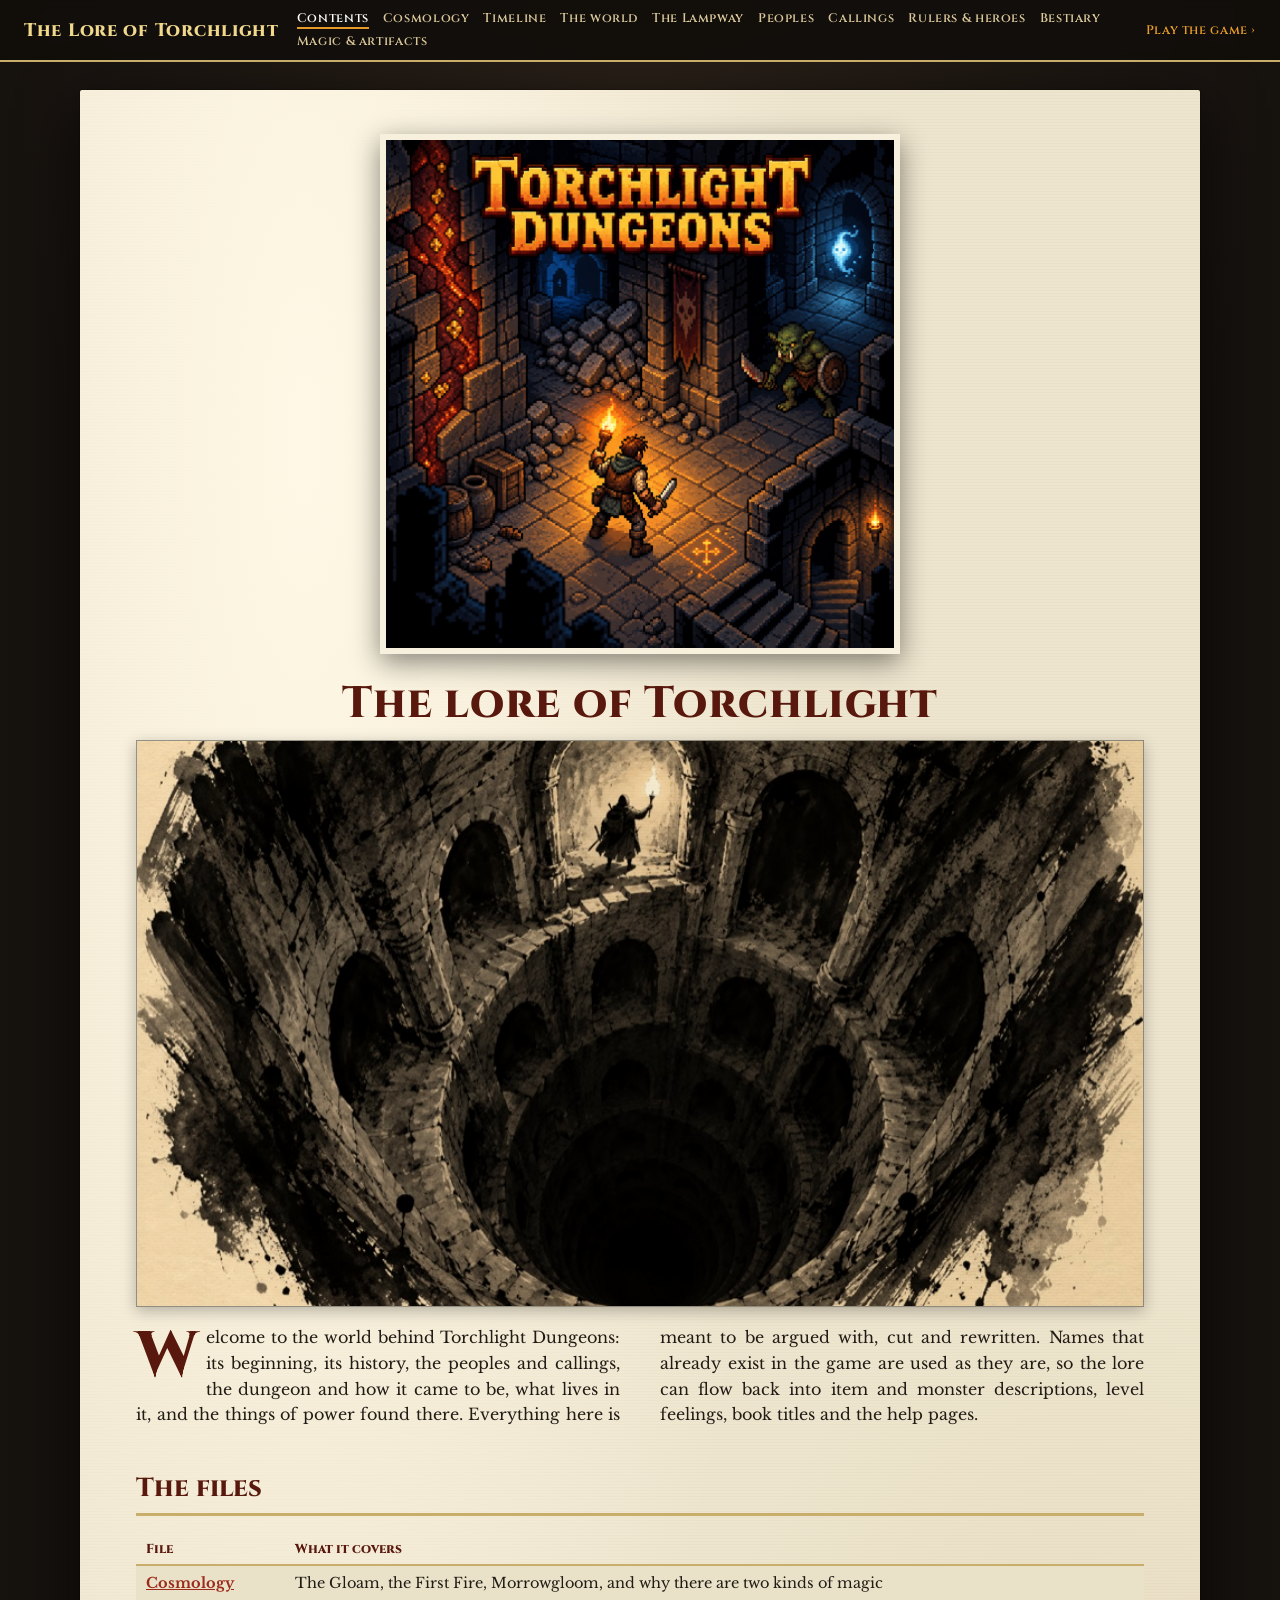
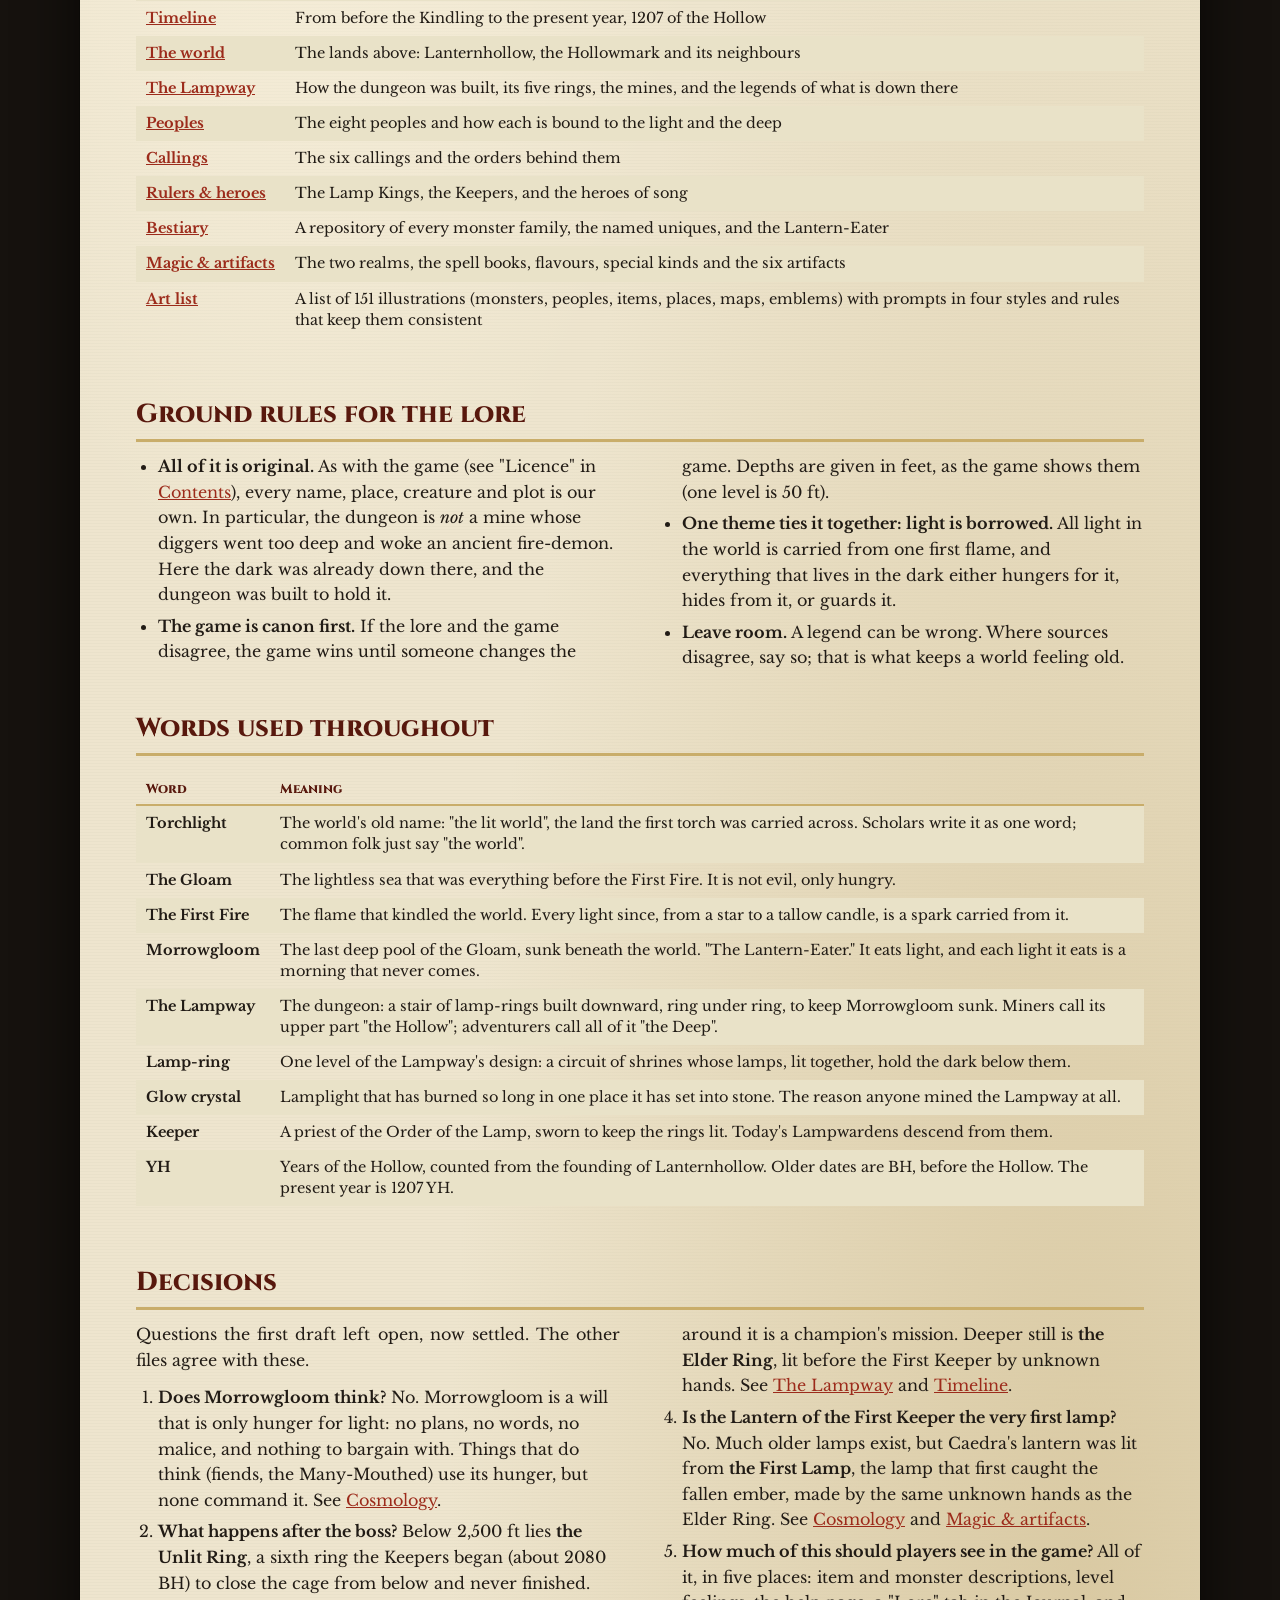
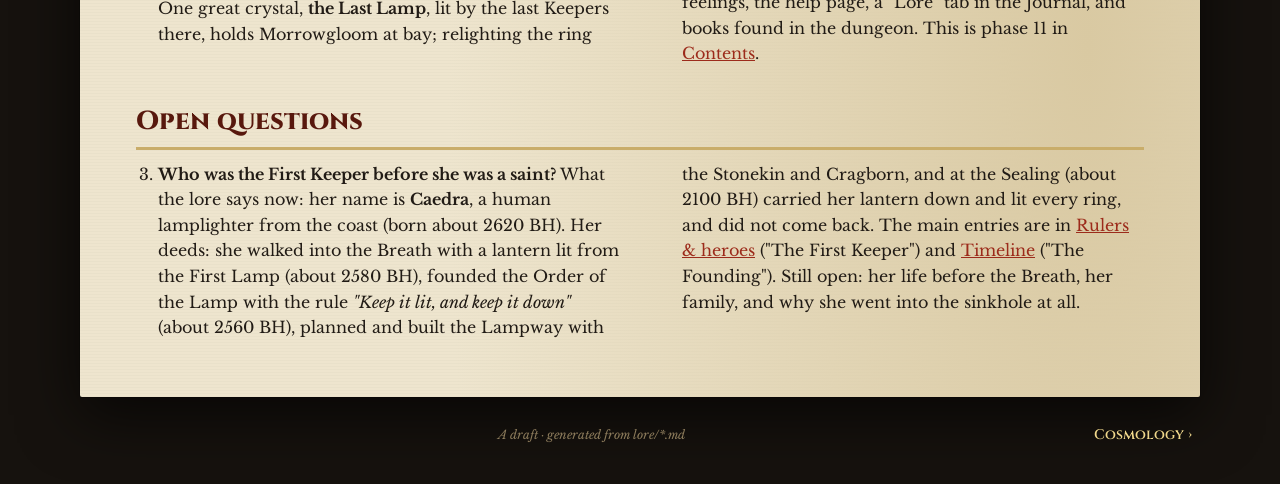
==== commit 1929bac2: "Lore pages: a bestiary entry for each family, with its plate The families table becomes one entry pe" ====
--- a/lore/index.html
+++ b/lore/index.html
@@ -36,20 +36,20 @@
 }
 .flow { columns: 2 300px; column-gap: 40px; }
 h1, h2, h3, h4 { font-family: "Cinzel", serif; color: var(--red); font-weight: 800; break-after: avoid; }
-h1 { column-span: all; font-size: 44px; line-height: 1.1; margin: 0 0 6px; letter-spacing: .02em; text-align: center; }
-h2 { column-span: all; font-size: 26px; margin: 34px 0 12px; padding-bottom: 4px; border-bottom: 3px solid var(--gold); }
+h1 { font-size: 44px; line-height: 1.1; margin: 0 0 6px; letter-spacing: .02em; text-align: center; }
+h2 { font-size: 26px; margin: 34px 0 12px; padding-bottom: 4px; border-bottom: 3px solid var(--gold); }
 h3 { font-size: 19px; margin: 22px 0 6px; border-bottom: 1px solid var(--gold); }
 p { margin: 0 0 12px; text-align: justify; hyphens: auto; }
-p.intro { column-span: all; text-align: center; font-style: italic; color: var(--dim); max-width: 760px; margin: 6px auto 22px; }
+p.intro { text-align: center; font-style: italic; color: var(--dim); max-width: 760px; margin: 6px auto 22px; }
 p.first::first-letter {
   float: left; font: 800 64px/0.82 "Cinzel", serif; color: var(--red); padding: 6px 8px 0 0;
 }
 ul, ol { margin: 0 0 12px; padding-left: 22px; } li { margin: 0 0 6px; }
 code { font: 13px ui-monospace, Menlo, monospace; background: #00000010; padding: 1px 4px; border-radius: 2px; }
-hr.rule { column-span: all; border: 0; height: 3px; margin: 26px 0; background: linear-gradient(90deg, transparent, var(--red-2), transparent); }
+hr.rule { border: 0; height: 3px; margin: 26px 0; background: linear-gradient(90deg, transparent, var(--red-2), transparent); }
 
 /* tables: full width, tinted rows */
-table { column-span: all; width: 100%; border-collapse: collapse; margin: 6px 0 22px; font-size: 14.5px; line-height: 1.45; }
+table { width: 100%; border-collapse: collapse; margin: 6px 0 22px; font-size: 14.5px; line-height: 1.45; }
 th { font: 800 13px "Cinzel", serif; color: var(--red); text-align: left; padding: 6px 10px; border-bottom: 2px solid var(--gold); }
 td { padding: 7px 10px; vertical-align: top; }
 tbody tr:nth-child(odd) { background: var(--row); }
@@ -64,12 +64,12 @@
 
 /* illustrations: a drawn picture, or a placeholder frame until it exists */
 figure { margin: 6px 0 18px; break-inside: avoid; }
-figure.cover { column-span: all; margin: 0 auto 26px; max-width: 520px; }
+figure.cover { margin: 0 auto 26px; max-width: 520px; }
 figure.cover img { width: 100%; display: block; box-shadow: 0 8px 26px #0007; border: 6px solid var(--paper); }
 .plates { break-inside: avoid; }
-.plates.nmany { column-span: all; display: grid; grid-template-columns: repeat(auto-fill, minmax(150px, 1fr)); gap: 14px; margin: 8px 0 20px; }
+.plates.nmany { display: grid; grid-template-columns: repeat(auto-fill, minmax(150px, 1fr)); gap: 14px; margin: 8px 0 20px; }
 .plates.nmany figure { margin: 0; } .plates.nmany figure.wide { grid-column: 1 / -1; } .plates.nmany { align-items: start; }
-figure.art.wide { column-span: all; }
+figure.art.wide { }
 .art img, .art .slot { width: 100%; aspect-ratio: var(--ratio); display: block; object-fit: cover; }
 .art img { border: 1px solid #0006; box-shadow: 0 4px 14px #0004; }
 .art.style-A img, .art.style-B img { filter: sepia(.08) contrast(1.02); mix-blend-mode: multiply; }
@@ -82,6 +82,17 @@
 .art .slot small { font: 11px ui-monospace, Menlo, monospace; color: #8a7458; }
 .plates.nmany .slot { font-size: 11.5px; padding: 12px; }
 .plates.nmany .slot span { display: -webkit-box; -webkit-line-clamp: 6; -webkit-box-orient: vertical; overflow: hidden; }
+
+/* the bestiary's families: each plate beside its own description */
+.families { display: grid; grid-template-columns: repeat(auto-fill, minmax(440px, 1fr)); gap: 22px 32px; margin: 10px 0 26px; }
+.family { display: grid; grid-template-columns: 150px 1fr; gap: 16px; align-items: start; padding-bottom: 18px; border-bottom: 1px solid #c9ad6a99; }
+.family .fam-art figure { margin: 0 0 8px; }
+.family .slot { font-size: 10.5px; padding: 8px; gap: 4px; } .family .slot span { display: -webkit-box; -webkit-line-clamp: 5; -webkit-box-orient: vertical; overflow: hidden; }
+.family h4 { margin: 0 0 6px; font-size: 19px; color: var(--red); border-bottom: 1px solid var(--gold); padding-bottom: 2px; }
+.family p { text-align: left; hyphens: manual; }
+.fam-lore { font-style: italic; margin: 0 0 8px; }
+.fam-kinds, .fam-source { font-size: 13.5px; line-height: 1.5; margin: 0 0 4px; color: #3a2a1c; }
+.fam-kinds b, .fam-source b { font: 800 11.5px "Cinzel", serif; color: var(--red); letter-spacing: .06em; margin-right: 4px; }
 
 /* stat blocks for the named monsters */
 aside.stat {
@@ -105,21 +116,26 @@
   main { margin: 0; padding: 26px 16px 36px; columns: 1; border-radius: 0; }
   h1 { font-size: 32px; } h2 { font-size: 22px; }
   table { display: block; overflow-x: auto; font-size: 13.5px; } td:first-child { white-space: normal; }
+  .families { grid-template-columns: 1fr; } .family { grid-template-columns: 104px 1fr; gap: 12px; }
   p { text-align: left; } footer { padding: 0 16px; }
 }
 @media print {
   body { background: none; } header, footer { display: none; } main { box-shadow: none; margin: 0; max-width: none; }
 }
 </style></head>
-<body><header><a class="brand" href="index.html">The Lore of Torchlight</a><nav><a href="index.html" aria-current="page">Contents</a><a href="01-cosmology.html">Cosmology</a><a href="02-timeline.html">Timeline</a><a href="03-world.html">The world</a><a href="04-the-lampway.html">The Lampway</a><a href="05-peoples.html">Peoples</a><a href="06-callings.html">Callings</a><a href="07-rulers-and-heroes.html">Rulers & heroes</a><a href="08-bestiary.html">Bestiary</a><a href="09-magic-and-artifacts.html">Magic & artifacts</a><a href="10-illustrations.html">Art list</a></nav><a class="play" href="../">Play the game ›</a></header>
+<body><header><a class="brand" href="index.html">The Lore of Torchlight</a><nav><a href="index.html" aria-current="page">Contents</a><a href="01-cosmology.html">Cosmology</a><a href="02-timeline.html">Timeline</a><a href="03-world.html">The world</a><a href="04-the-lampway.html">The Lampway</a><a href="05-peoples.html">Peoples</a><a href="06-callings.html">Callings</a><a href="07-rulers-and-heroes.html">Rulers & heroes</a><a href="08-bestiary.html">Bestiary</a><a href="09-magic-and-artifacts.html">Magic & artifacts</a></nav><a class="play" href="../">Play the game ›</a></header>
 <main class="index"><figure class="cover"><img src="../cartridges/torchlight-dungeons-v2.jpg" alt="An adventurer with a torch in a dungeon, a goblin at the edge of the light"></figure><h1>The lore of Torchlight</h1>
 <div class="flow">
+</div>
 <div class="plates n1"><figure class="art wide style-B" style="--ratio:16/9"><img src="art/web/opener-contents.jpg" alt="A lone delver with a torch at the top of a long stair going down into the dark, the whole Lampway opening below like a well." loading="lazy"></figure></div>
+<div class="flow">
 <p class="first">Welcome to the world behind Torchlight Dungeons: its beginning, its history, the peoples and callings, the dungeon and how it came to be, what lives in it, and the things of power found there. Everything here is meant to be argued with, cut and rewritten. Names that already exist in the game are used as they are, so the lore can flow back into item and monster descriptions, level feelings, book titles and the help pages.</p>
 </div>
 <h2>The files</h2>
 <div class="flow">
-<table><thead><tr><th>File</th><th>What it covers</th></tr></thead><tbody><tr><td><a href="01-cosmology.html">Cosmology</a></td><td>The Gloam, the First Fire, Morrowgloom, and why there are two kinds of magic</td></tr><tr><td><a href="02-timeline.html">Timeline</a></td><td>From before the Kindling to the present year, 1207 of the Hollow</td></tr><tr><td><a href="03-world.html">The world</a></td><td>The lands above: Lanternhollow, the Hollowmark and its neighbours</td></tr><tr><td><a href="04-the-lampway.html">The Lampway</a></td><td>How the dungeon was built, its five rings, the mines, and the legends of what is down there</td></tr><tr><td><a href="05-peoples.html">Peoples</a></td><td>The eight peoples and how each is bound to the light and the deep</td></tr><tr><td><a href="06-callings.html">Callings</a></td><td>The six callings and the orders behind them</td></tr><tr><td><a href="07-rulers-and-heroes.html">Rulers & heroes</a></td><td>The Lamp Kings, the Keepers, and the heroes of song</td></tr><tr><td><a href="08-bestiary.html">Bestiary</a></td><td>A repository of every monster family, the named uniques, and the Lantern-Eater</td></tr><tr><td><a href="09-magic-and-artifacts.html">Magic & artifacts</a></td><td>The two realms, the spell books, flavours, special kinds and the six artifacts</td></tr><tr><td><a href="10-illustrations.html">Art list</a></td><td>A list of 151 illustrations (monsters, peoples, items, places, maps, emblems) with prompts in four styles and rules that keep them consistent</td></tr></tbody></table>
+</div>
+<table><thead><tr><th>File</th><th>What it covers</th></tr></thead><tbody><tr><td><a href="01-cosmology.html">Cosmology</a></td><td>The Gloam, the First Fire, Morrowgloom, and why there are two kinds of magic</td></tr><tr><td><a href="02-timeline.html">Timeline</a></td><td>From before the Kindling to the present year, 1207 of the Hollow</td></tr><tr><td><a href="03-world.html">The world</a></td><td>The lands above: Lanternhollow, the Hollowmark and its neighbours</td></tr><tr><td><a href="04-the-lampway.html">The Lampway</a></td><td>How the dungeon was built, its five rings, the mines, and the legends of what is down there</td></tr><tr><td><a href="05-peoples.html">Peoples</a></td><td>The eight peoples and how each is bound to the light and the deep</td></tr><tr><td><a href="06-callings.html">Callings</a></td><td>The six callings and the orders behind them</td></tr><tr><td><a href="07-rulers-and-heroes.html">Rulers & heroes</a></td><td>The Lamp Kings, the Keepers, and the heroes of song</td></tr><tr><td><a href="08-bestiary.html">Bestiary</a></td><td>A repository of every monster family, the named uniques, and the Lantern-Eater</td></tr><tr><td><a href="09-magic-and-artifacts.html">Magic & artifacts</a></td><td>The two realms, the spell books, flavours, special kinds and the six artifacts</td></tr><tr><td><a href="https://github.com/hendrasaputra/torchlight_dungeon/blob/main/lore/10-illustrations.md">Art list</a></td><td>A list of 151 illustrations (monsters, peoples, items, places, maps, emblems) with prompts in four styles and rules that keep them consistent</td></tr></tbody></table>
+<div class="flow">
 </div>
 <h2>Ground rules for the lore</h2>
 <div class="flow">
@@ -127,7 +143,9 @@
 </div>
 <h2>Words used throughout</h2>
 <div class="flow">
+</div>
 <table><thead><tr><th>Word</th><th>Meaning</th></tr></thead><tbody><tr><td><b>Torchlight</b></td><td>The world's old name: &quot;the lit world&quot;, the land the first torch was carried across. Scholars write it as one word; common folk just say &quot;the world&quot;.</td></tr><tr><td><b>The Gloam</b></td><td>The lightless sea that was everything before the First Fire. It is not evil, only hungry.</td></tr><tr><td><b>The First Fire</b></td><td>The flame that kindled the world. Every light since, from a star to a tallow candle, is a spark carried from it.</td></tr><tr><td><b>Morrowgloom</b></td><td>The last deep pool of the Gloam, sunk beneath the world. &quot;The Lantern-Eater.&quot; It eats light, and each light it eats is a morning that never comes.</td></tr><tr><td><b>The Lampway</b></td><td>The dungeon: a stair of lamp-rings built downward, ring under ring, to keep Morrowgloom sunk. Miners call its upper part &quot;the Hollow&quot;; adventurers call all of it &quot;the Deep&quot;.</td></tr><tr><td><b>Lamp-ring</b></td><td>One level of the Lampway's design: a circuit of shrines whose lamps, lit together, hold the dark below them.</td></tr><tr><td><b>Glow crystal</b></td><td>Lamplight that has burned so long in one place it has set into stone. The reason anyone mined the Lampway at all.</td></tr><tr><td><b>Keeper</b></td><td>A priest of the Order of the Lamp, sworn to keep the rings lit. Today's Lampwardens descend from them.</td></tr><tr><td><b>YH</b></td><td>Years of the Hollow, counted from the founding of Lanternhollow. Older dates are BH, before the Hollow. The present year is 1207 YH.</td></tr></tbody></table>
+<div class="flow">
 </div>
 <h2>Decisions</h2>
 <div class="flow">
